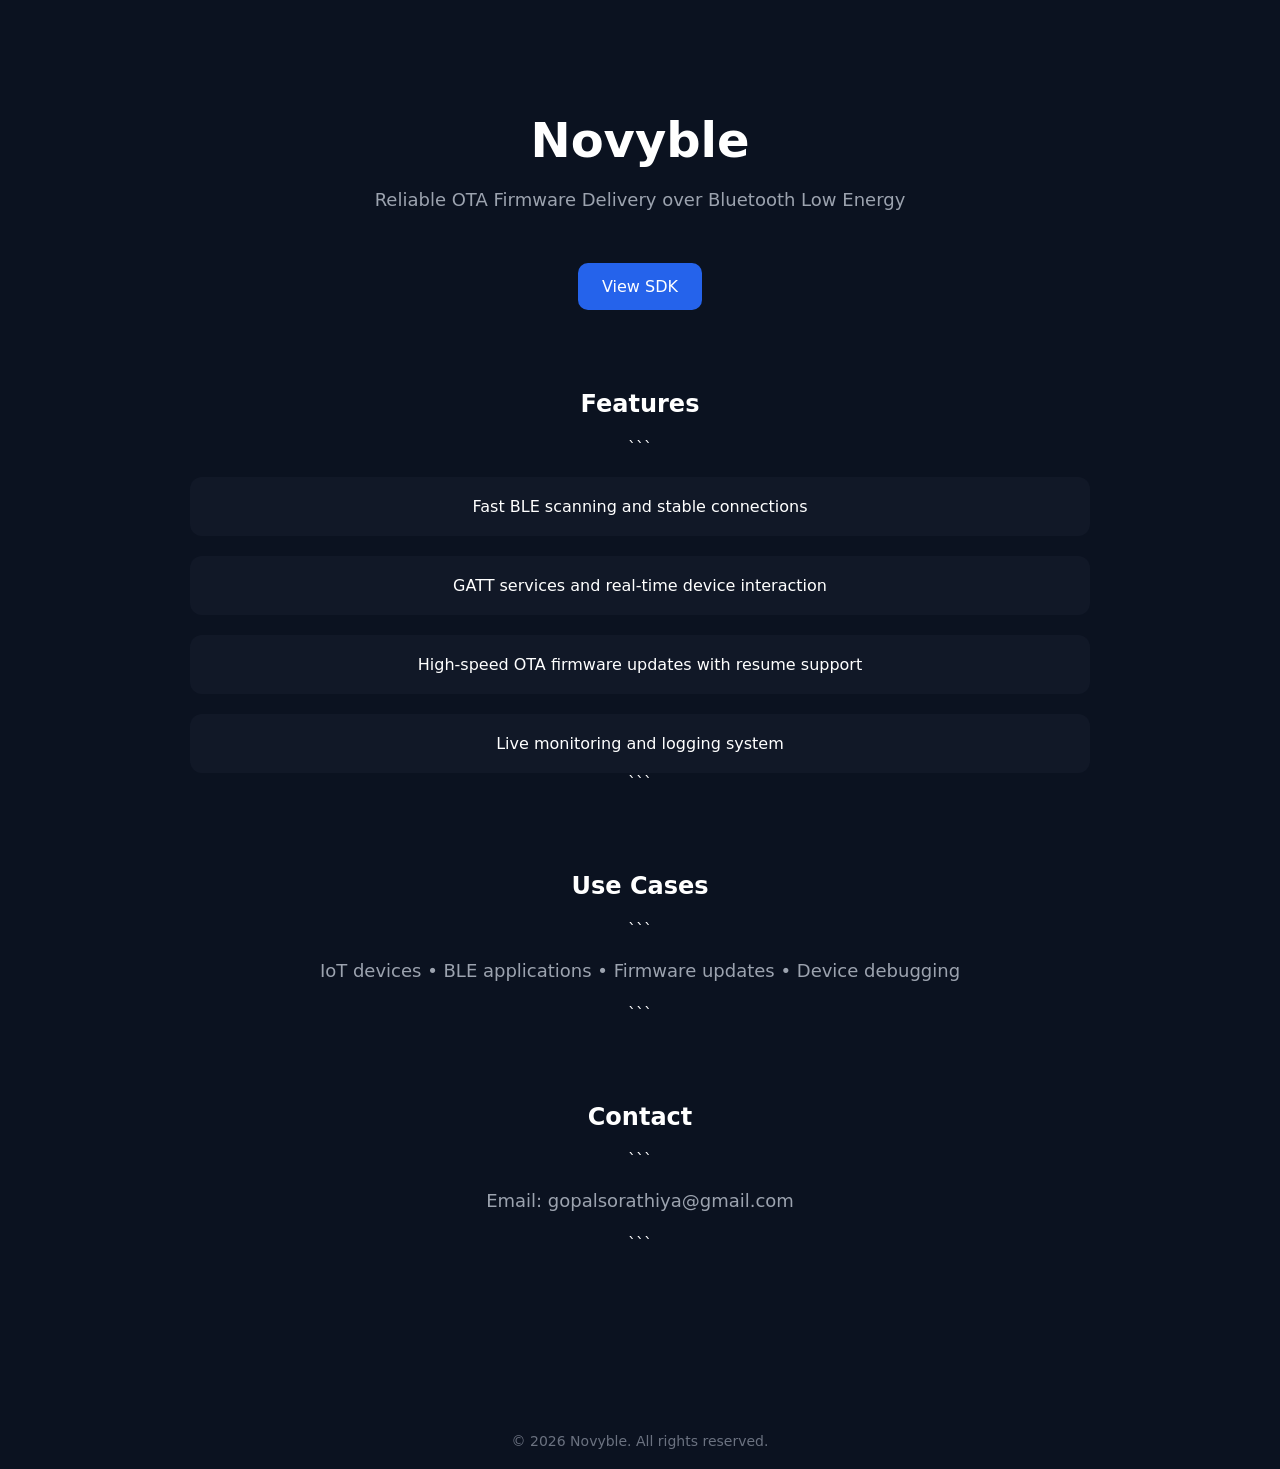
==== index.html @ ead1f015 "Create index.html for Novyble project landing page This HTML file serves as the main page for the No" ====
<!DOCTYPE html>

<html>
<head>
  <title>Novyble</title>
  <meta name="viewport" content="width=device-width, initial-scale=1">

  <style>
    body {
      margin: 0;
      font-family: -apple-system, system-ui;
      background: #0b1220;
      color: white;
      text-align: center;
    }

    .container {
      max-width: 900px;
      margin: auto;
      padding: 80px 20px;
    }

    h1 {
      font-size: 48px;
      margin-bottom: 10px;
    }

    p {
      color: #9ca3af;
      font-size: 18px;
      line-height: 1.6;
    }

    .btn {
      display: inline-block;
      margin-top: 30px;
      padding: 14px 24px;
      background: #2563eb;
      color: white;
      border-radius: 10px;
      text-decoration: none;
      font-weight: 500;
    }

    .section {
      margin-top: 80px;
    }

    .card {
      background: #111827;
      padding: 20px;
      border-radius: 12px;
      margin-top: 20px;
    }

    footer {
      margin-top: 80px;
      padding: 20px;
      color: #6b7280;
      font-size: 14px;
    }
  </style>

</head>

<body>

<div class="container">

  <h1>Novyble</h1>
  <p>Reliable OTA Firmware Delivery over Bluetooth Low Energy</p>

  <a class="btn" href="https://github.com/gopalsorathiya/NovybleSDK">
    View SDK
  </a>

  <div class="section">
    <h2>Features</h2>

```
<div class="card">
  Fast BLE scanning and stable connections
</div>

<div class="card">
  GATT services and real-time device interaction
</div>

<div class="card">
  High-speed OTA firmware updates with resume support
</div>

<div class="card">
  Live monitoring and logging system
</div>
```

  </div>

  <div class="section">
    <h2>Use Cases</h2>

```
<p>
  IoT devices • BLE applications • Firmware updates • Device debugging
</p>
```

  </div>

  <div class="section">
    <h2>Contact</h2>

```
<p>Email: gopalsorathiya@gmail.com</p>
```

  </div>

</div>

<footer>
  © 2026 Novyble. All rights reserved.
</footer>

</body>
</html>
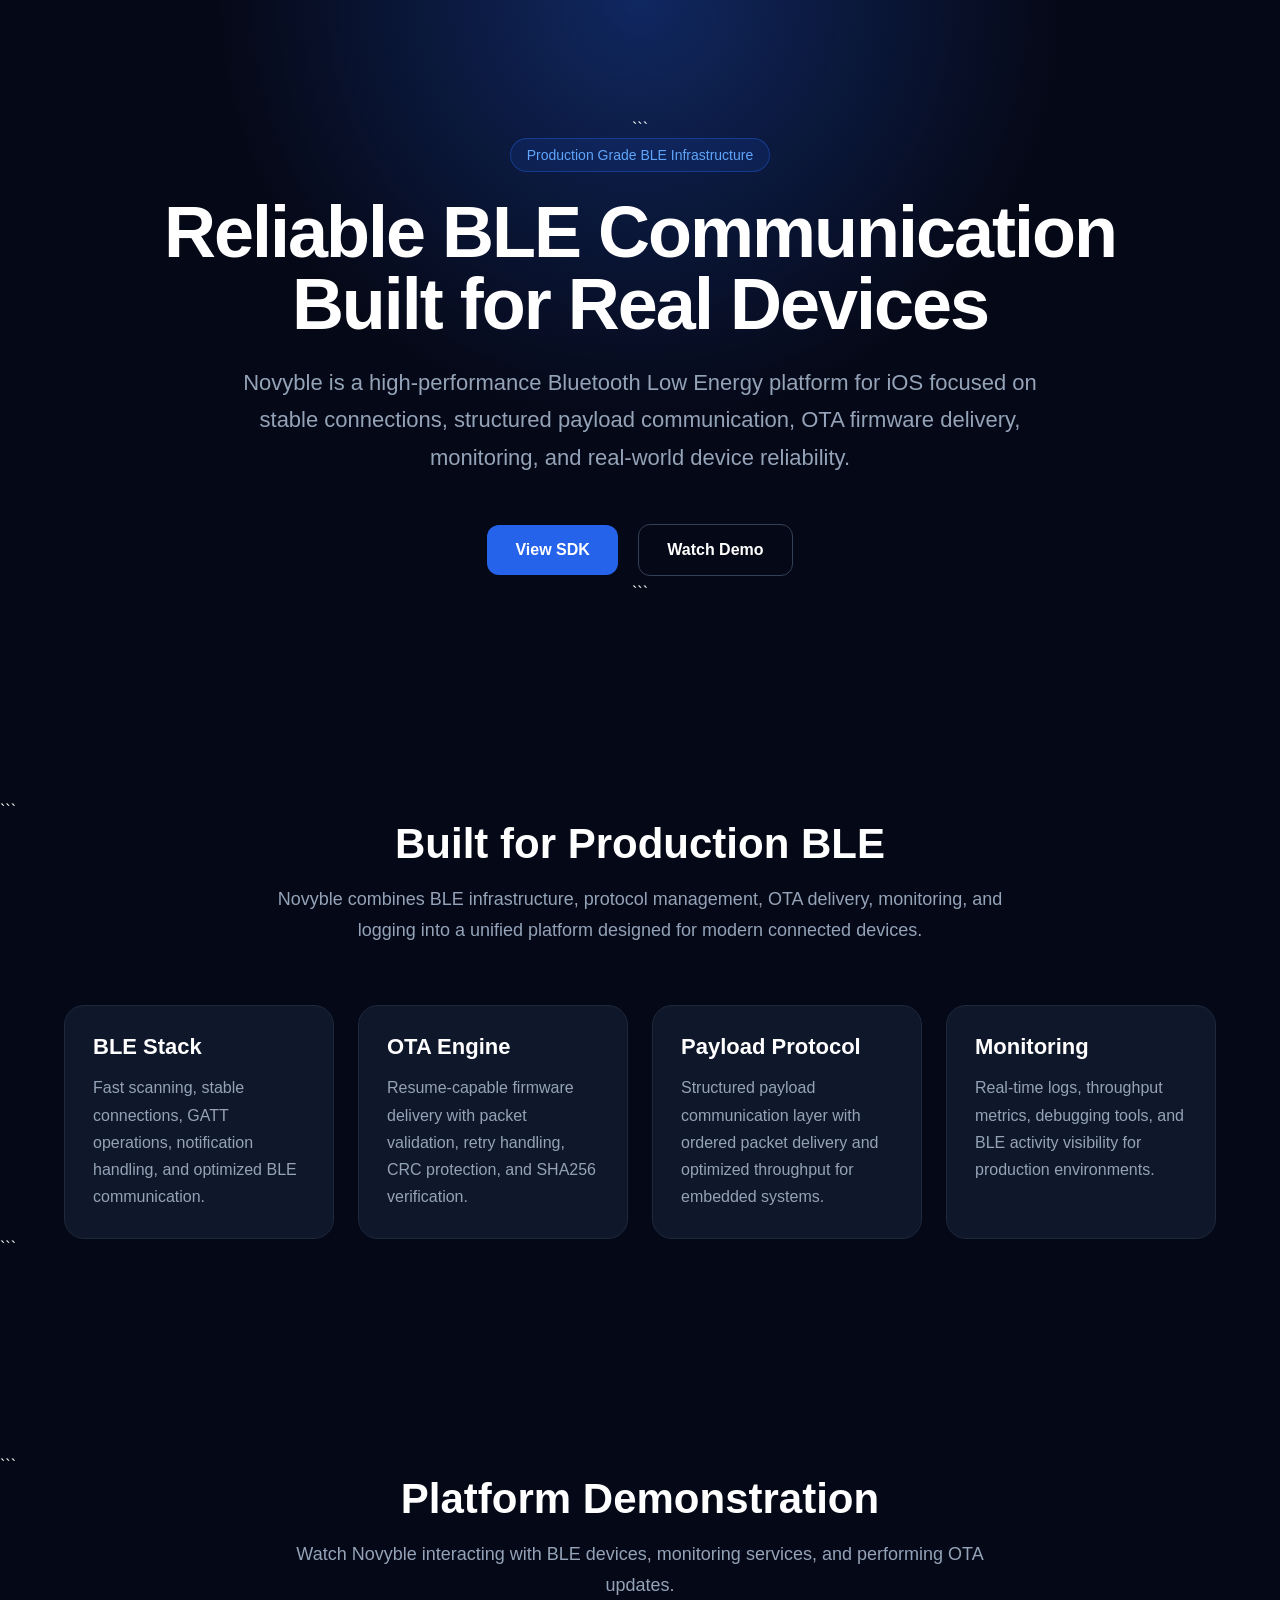
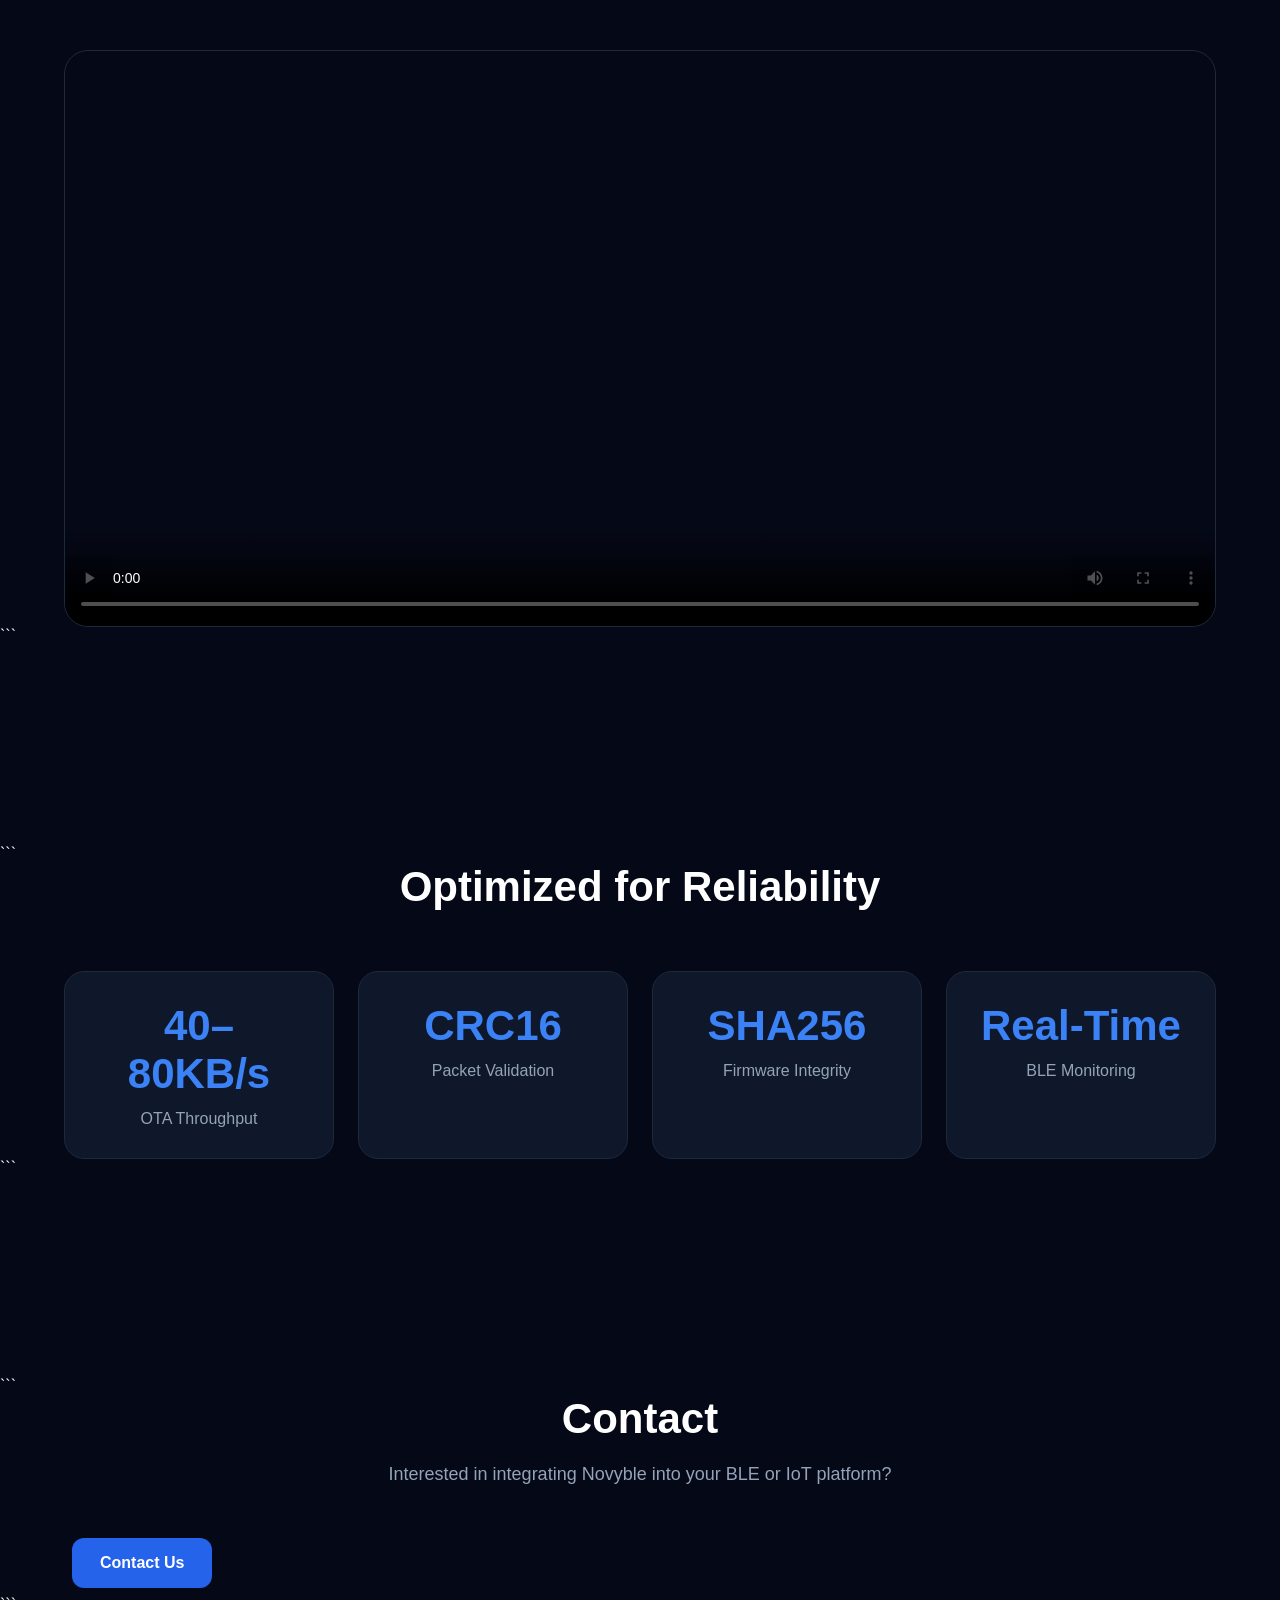
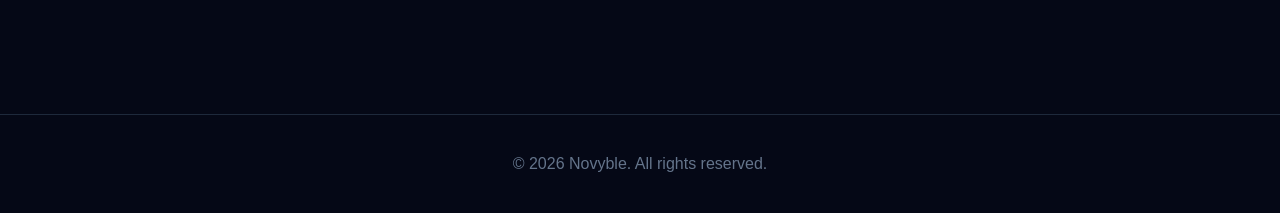
==== commit dd78e88c: "Refactor index.html for improved structure and styling" ====
--- a/index.html
+++ b/index.html
@@ -1,127 +1,432 @@
 <!DOCTYPE html>
 
-<html>
+<html lang="en">
+
 <head>
-  <title>Novyble</title>
-  <meta name="viewport" content="width=device-width, initial-scale=1">
+  <meta charset="UTF-8" />
+  <meta name="viewport" content="width=device-width, initial-scale=1.0"/>
+
+  <title>Novyble — Production Grade BLE Platform</title>
 
   <style>
+
+    * {
+      margin: 0;
+      padding: 0;
+      box-sizing: border-box;
+    }
+
     body {
-      margin: 0;
-      font-family: -apple-system, system-ui;
-      background: #0b1220;
+      font-family: -apple-system, BlinkMacSystemFont, sans-serif;
+      background: #050816;
       color: white;
+      overflow-x: hidden;
+    }
+
+    a {
+      text-decoration: none;
+    }
+
+    .container {
+      width: 100%;
+      max-width: 1200px;
+      margin: auto;
+      padding: 0 24px;
+    }
+
+    /* HERO */
+
+    .hero {
+      padding: 120px 0 100px;
       text-align: center;
-    }
-
-    .container {
-      max-width: 900px;
+      background:
+      radial-gradient(circle at top, rgba(37,99,235,0.35), transparent 45%),
+      #050816;
+    }
+
+    .badge {
+      display: inline-block;
+      padding: 8px 16px;
+      border-radius: 999px;
+      background: rgba(37,99,235,0.12);
+      border: 1px solid rgba(37,99,235,0.4);
+      color: #60a5fa;
+      font-size: 14px;
+      margin-bottom: 24px;
+    }
+
+    .hero h1 {
+      font-size: 72px;
+      line-height: 1;
+      margin-bottom: 24px;
+      letter-spacing: -2px;
+    }
+
+    .hero p {
+      max-width: 800px;
       margin: auto;
-      padding: 80px 20px;
-    }
-
-    h1 {
-      font-size: 48px;
-      margin-bottom: 10px;
-    }
-
-    p {
-      color: #9ca3af;
-      font-size: 18px;
-      line-height: 1.6;
+      color: #94a3b8;
+      font-size: 22px;
+      line-height: 1.7;
+    }
+
+    .hero-buttons {
+      margin-top: 40px;
     }
 
     .btn {
       display: inline-block;
-      margin-top: 30px;
-      padding: 14px 24px;
+      padding: 16px 28px;
+      border-radius: 12px;
+      font-weight: 600;
+      margin: 8px;
+      transition: 0.25s;
+    }
+
+    .btn-primary {
       background: #2563eb;
       color: white;
-      border-radius: 10px;
-      text-decoration: none;
-      font-weight: 500;
-    }
-
-    .section {
-      margin-top: 80px;
+    }
+
+    .btn-primary:hover {
+      background: #1d4ed8;
+    }
+
+    .btn-secondary {
+      border: 1px solid #334155;
+      color: white;
+    }
+
+    /* SECTION */
+
+    section {
+      padding: 100px 0;
+    }
+
+    .section-title {
+      font-size: 42px;
+      text-align: center;
+      margin-bottom: 16px;
+    }
+
+    .section-subtitle {
+      color: #94a3b8;
+      text-align: center;
+      max-width: 760px;
+      margin: auto;
+      font-size: 18px;
+      line-height: 1.7;
+    }
+
+    /* GRID */
+
+    .grid {
+      margin-top: 60px;
+      display: grid;
+      grid-template-columns: repeat(auto-fit, minmax(260px, 1fr));
+      gap: 24px;
     }
 
     .card {
-      background: #111827;
-      padding: 20px;
-      border-radius: 12px;
-      margin-top: 20px;
-    }
+      background: #0f172a;
+      border: 1px solid #1e293b;
+      border-radius: 20px;
+      padding: 28px;
+      transition: 0.3s;
+    }
+
+    .card:hover {
+      transform: translateY(-6px);
+      border-color: #2563eb;
+    }
+
+    .card h3 {
+      font-size: 22px;
+      margin-bottom: 14px;
+    }
+
+    .card p {
+      color: #94a3b8;
+      line-height: 1.7;
+    }
+
+    /* VIDEO */
+
+    .video-wrapper {
+      margin-top: 50px;
+      border-radius: 24px;
+      overflow: hidden;
+      border: 1px solid #1e293b;
+    }
+
+    video {
+      width: 100%;
+      display: block;
+    }
+
+    /* STATS */
+
+    .stats {
+      display: grid;
+      grid-template-columns: repeat(auto-fit, minmax(220px, 1fr));
+      gap: 24px;
+      margin-top: 60px;
+    }
+
+    .stat {
+      text-align: center;
+      padding: 30px;
+      background: #0f172a;
+      border-radius: 20px;
+      border: 1px solid #1e293b;
+    }
+
+    .stat h2 {
+      font-size: 42px;
+      color: #3b82f6;
+      margin-bottom: 12px;
+    }
+
+    .stat p {
+      color: #94a3b8;
+    }
+
+    /* FOOTER */
 
     footer {
-      margin-top: 80px;
-      padding: 20px;
-      color: #6b7280;
-      font-size: 14px;
-    }
+      padding: 40px 20px;
+      border-top: 1px solid #1e293b;
+      text-align: center;
+      color: #64748b;
+    }
+
+    /* RESPONSIVE */
+
+    @media(max-width: 768px) {
+
+      .hero h1 {
+        font-size: 48px;
+      }
+
+      .hero p {
+        font-size: 18px;
+      }
+
+      .section-title {
+        font-size: 34px;
+      }
+
+    }
+
   </style>
 
 </head>
 
 <body>
 
+  <!-- HERO -->
+
+  <section class="hero">
+
+```
 <div class="container">
 
-  <h1>Novyble</h1>
-  <p>Reliable OTA Firmware Delivery over Bluetooth Low Energy</p>
-
-  <a class="btn" href="https://github.com/gopalsorathiya/NovybleSDK">
-    View SDK
-  </a>
-
-  <div class="section">
-    <h2>Features</h2>
-
-```
-<div class="card">
-  Fast BLE scanning and stable connections
+  <div class="badge">
+    Production Grade BLE Infrastructure
+  </div>
+
+  <h1>
+    Reliable BLE Communication<br>
+    Built for Real Devices
+  </h1>
+
+  <p>
+    Novyble is a high-performance Bluetooth Low Energy platform
+    for iOS focused on stable connections, structured payload
+    communication, OTA firmware delivery, monitoring, and
+    real-world device reliability.
+  </p>
+
+  <div class="hero-buttons">
+
+    <a class="btn btn-primary"
+    href="https://github.com/gopalsorathiya/NovybleSDK">
+      View SDK
+    </a>
+
+    <a class="btn btn-secondary"
+    href="#video">
+      Watch Demo
+    </a>
+
+  </div>
+
 </div>
-
-<div class="card">
-  GATT services and real-time device interaction
+```
+
+  </section>
+
+  <!-- FEATURES -->
+
+  <section>
+
+```
+<div class="container">
+
+  <h2 class="section-title">
+    Built for Production BLE
+  </h2>
+
+  <p class="section-subtitle">
+    Novyble combines BLE infrastructure, protocol management,
+    OTA delivery, monitoring, and logging into a unified platform
+    designed for modern connected devices.
+  </p>
+
+  <div class="grid">
+
+    <div class="card">
+      <h3>BLE Stack</h3>
+      <p>
+        Fast scanning, stable connections, GATT operations,
+        notification handling, and optimized BLE communication.
+      </p>
+    </div>
+
+    <div class="card">
+      <h3>OTA Engine</h3>
+      <p>
+        Resume-capable firmware delivery with packet validation,
+        retry handling, CRC protection, and SHA256 verification.
+      </p>
+    </div>
+
+    <div class="card">
+      <h3>Payload Protocol</h3>
+      <p>
+        Structured payload communication layer with ordered packet
+        delivery and optimized throughput for embedded systems.
+      </p>
+    </div>
+
+    <div class="card">
+      <h3>Monitoring</h3>
+      <p>
+        Real-time logs, throughput metrics, debugging tools,
+        and BLE activity visibility for production environments.
+      </p>
+    </div>
+
+  </div>
+
 </div>
-
-<div class="card">
-  High-speed OTA firmware updates with resume support
+```
+
+  </section>
+
+  <!-- VIDEO -->
+
+  <section id="video">
+
+```
+<div class="container">
+
+  <h2 class="section-title">
+    Platform Demonstration
+  </h2>
+
+  <p class="section-subtitle">
+    Watch Novyble interacting with BLE devices,
+    monitoring services, and performing OTA updates.
+  </p>
+
+  <div class="video-wrapper">
+
+    <video controls poster="banner.jpg">
+      <source src="demo.mp4" type="video/mp4">
+    </video>
+
+  </div>
+
 </div>
-
-<div class="card">
-  Live monitoring and logging system
+```
+
+  </section>
+
+  <!-- STATS -->
+
+  <section>
+
+```
+<div class="container">
+
+  <h2 class="section-title">
+    Optimized for Reliability
+  </h2>
+
+  <div class="stats">
+
+    <div class="stat">
+      <h2>40–80KB/s</h2>
+      <p>OTA Throughput</p>
+    </div>
+
+    <div class="stat">
+      <h2>CRC16</h2>
+      <p>Packet Validation</p>
+    </div>
+
+    <div class="stat">
+      <h2>SHA256</h2>
+      <p>Firmware Integrity</p>
+    </div>
+
+    <div class="stat">
+      <h2>Real-Time</h2>
+      <p>BLE Monitoring</p>
+    </div>
+
+  </div>
+
 </div>
 ```
 
-  </div>
-
-  <div class="section">
-    <h2>Use Cases</h2>
-
-```
-<p>
-  IoT devices • BLE applications • Firmware updates • Device debugging
-</p>
-```
-
-  </div>
-
-  <div class="section">
-    <h2>Contact</h2>
-
-```
-<p>Email: gopalsorathiya@gmail.com</p>
-```
+  </section>
+
+  <!-- CONTACT -->
+
+  <section>
+
+```
+<div class="container">
+
+  <h2 class="section-title">
+    Contact
+  </h2>
+
+  <p class="section-subtitle">
+    Interested in integrating Novyble into your BLE or IoT platform?
+  </p>
+
+  <div class="hero-buttons">
+
+    <a class="btn btn-primary"
+    href="mailto:gopalsorathiya@gmail.com">
+      Contact Us
+    </a>
 
   </div>
 
 </div>
-
-<footer>
-  © 2026 Novyble. All rights reserved.
-</footer>
+```
+
+  </section>
+
+  <!-- FOOTER -->
+
+  <footer>
+    © 2026 Novyble. All rights reserved.
+  </footer>
 
 </body>
 </html>
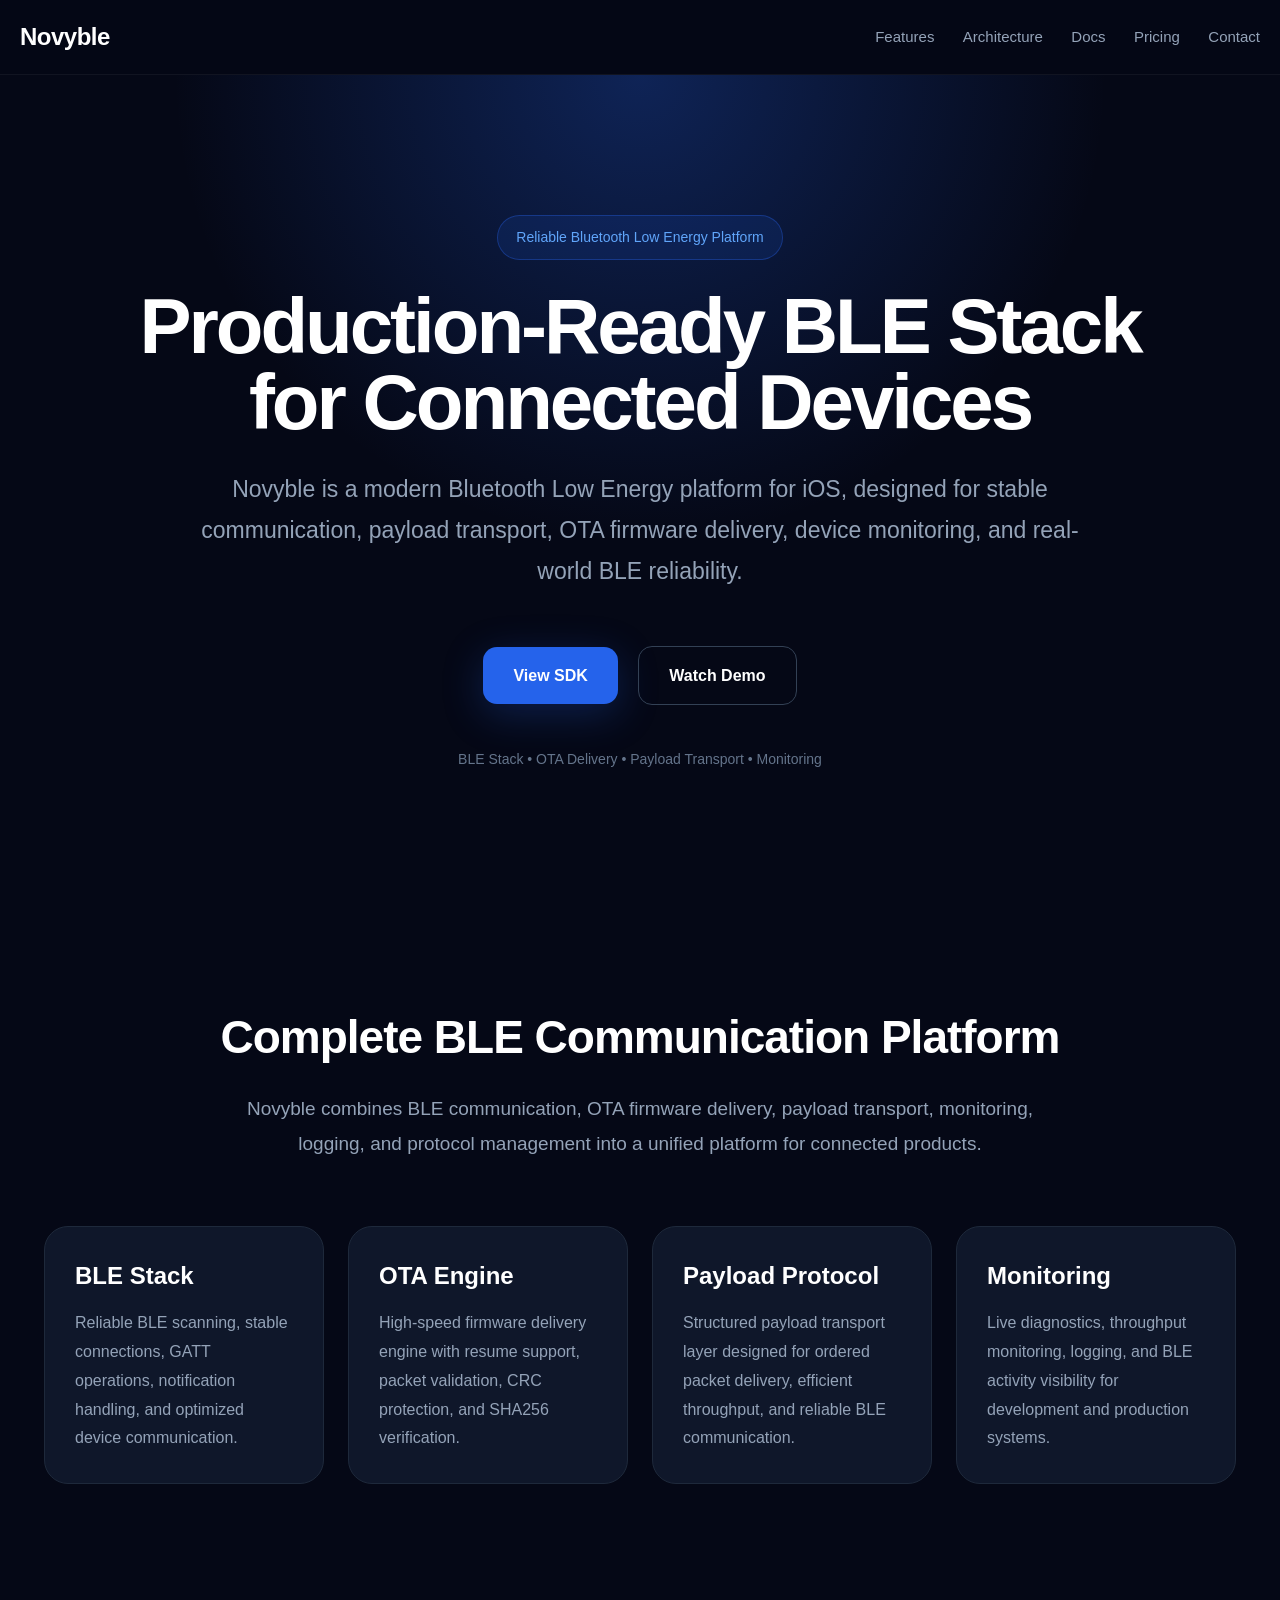
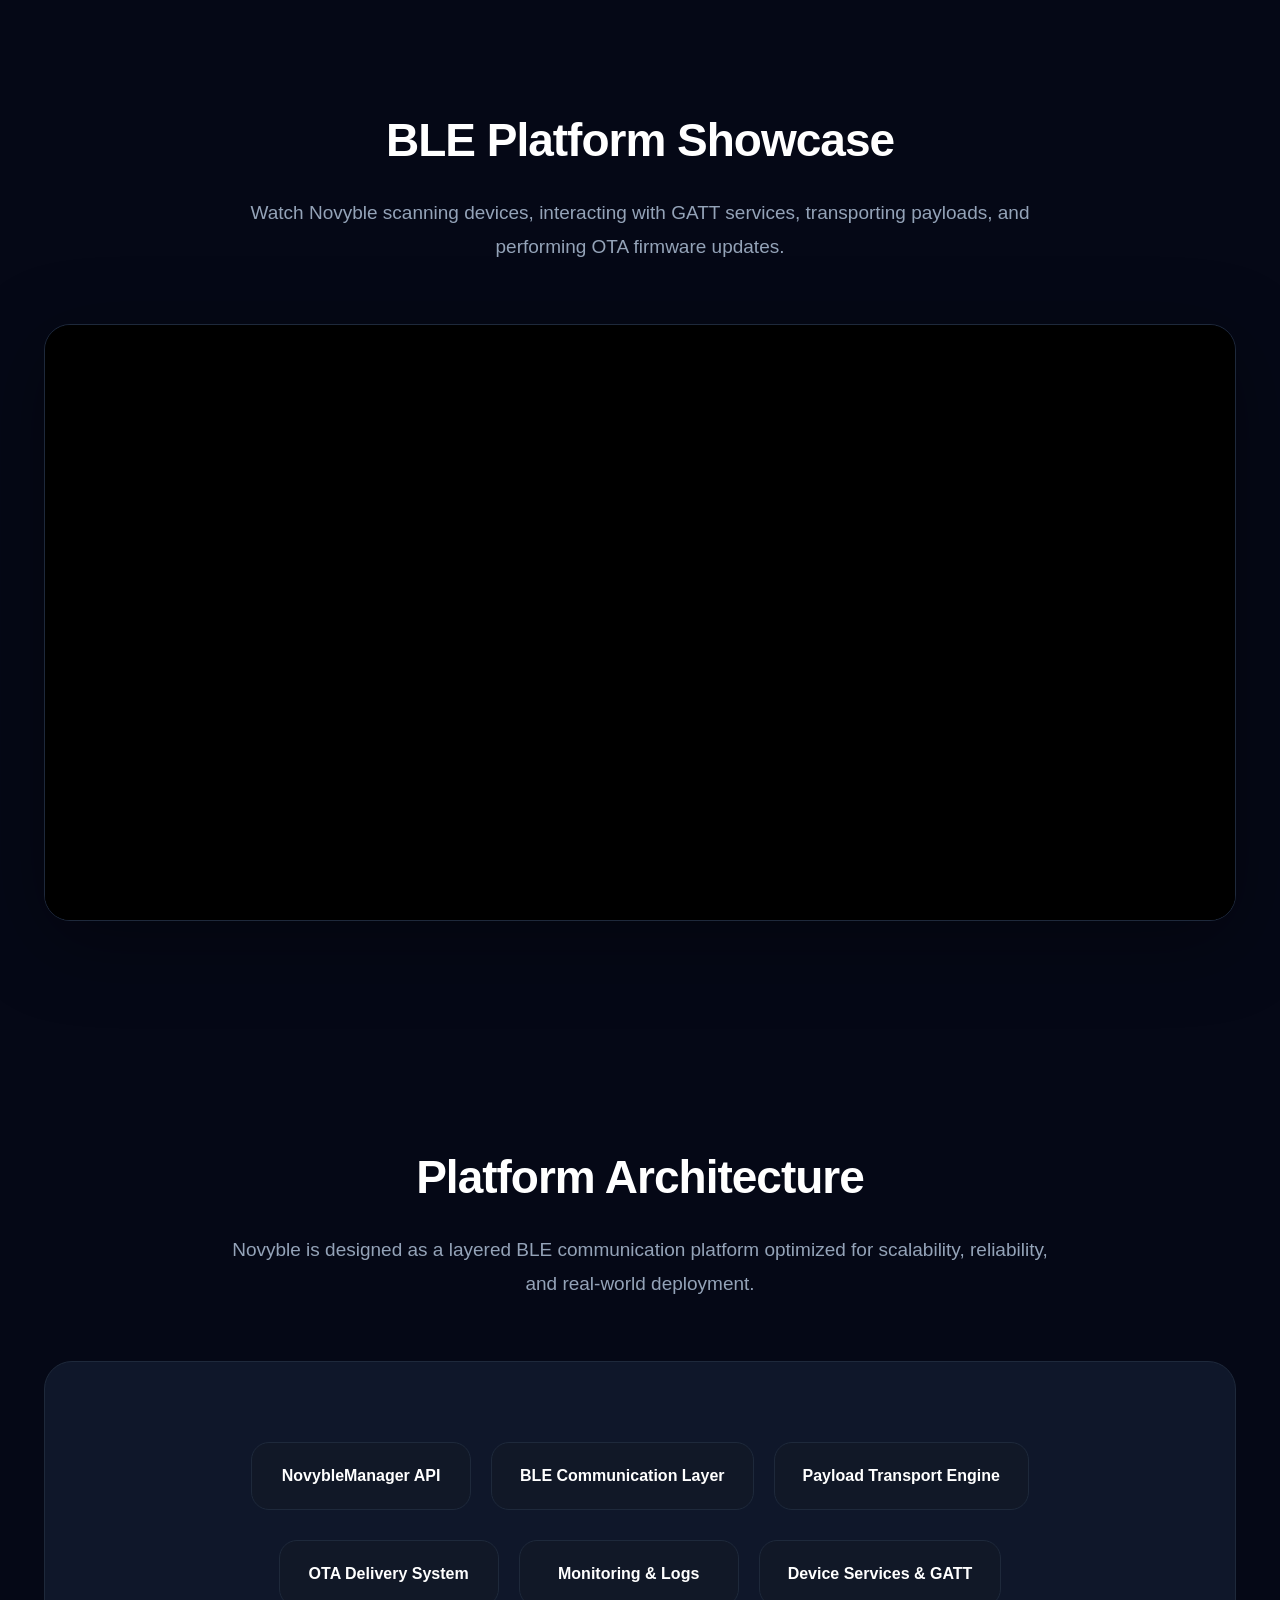
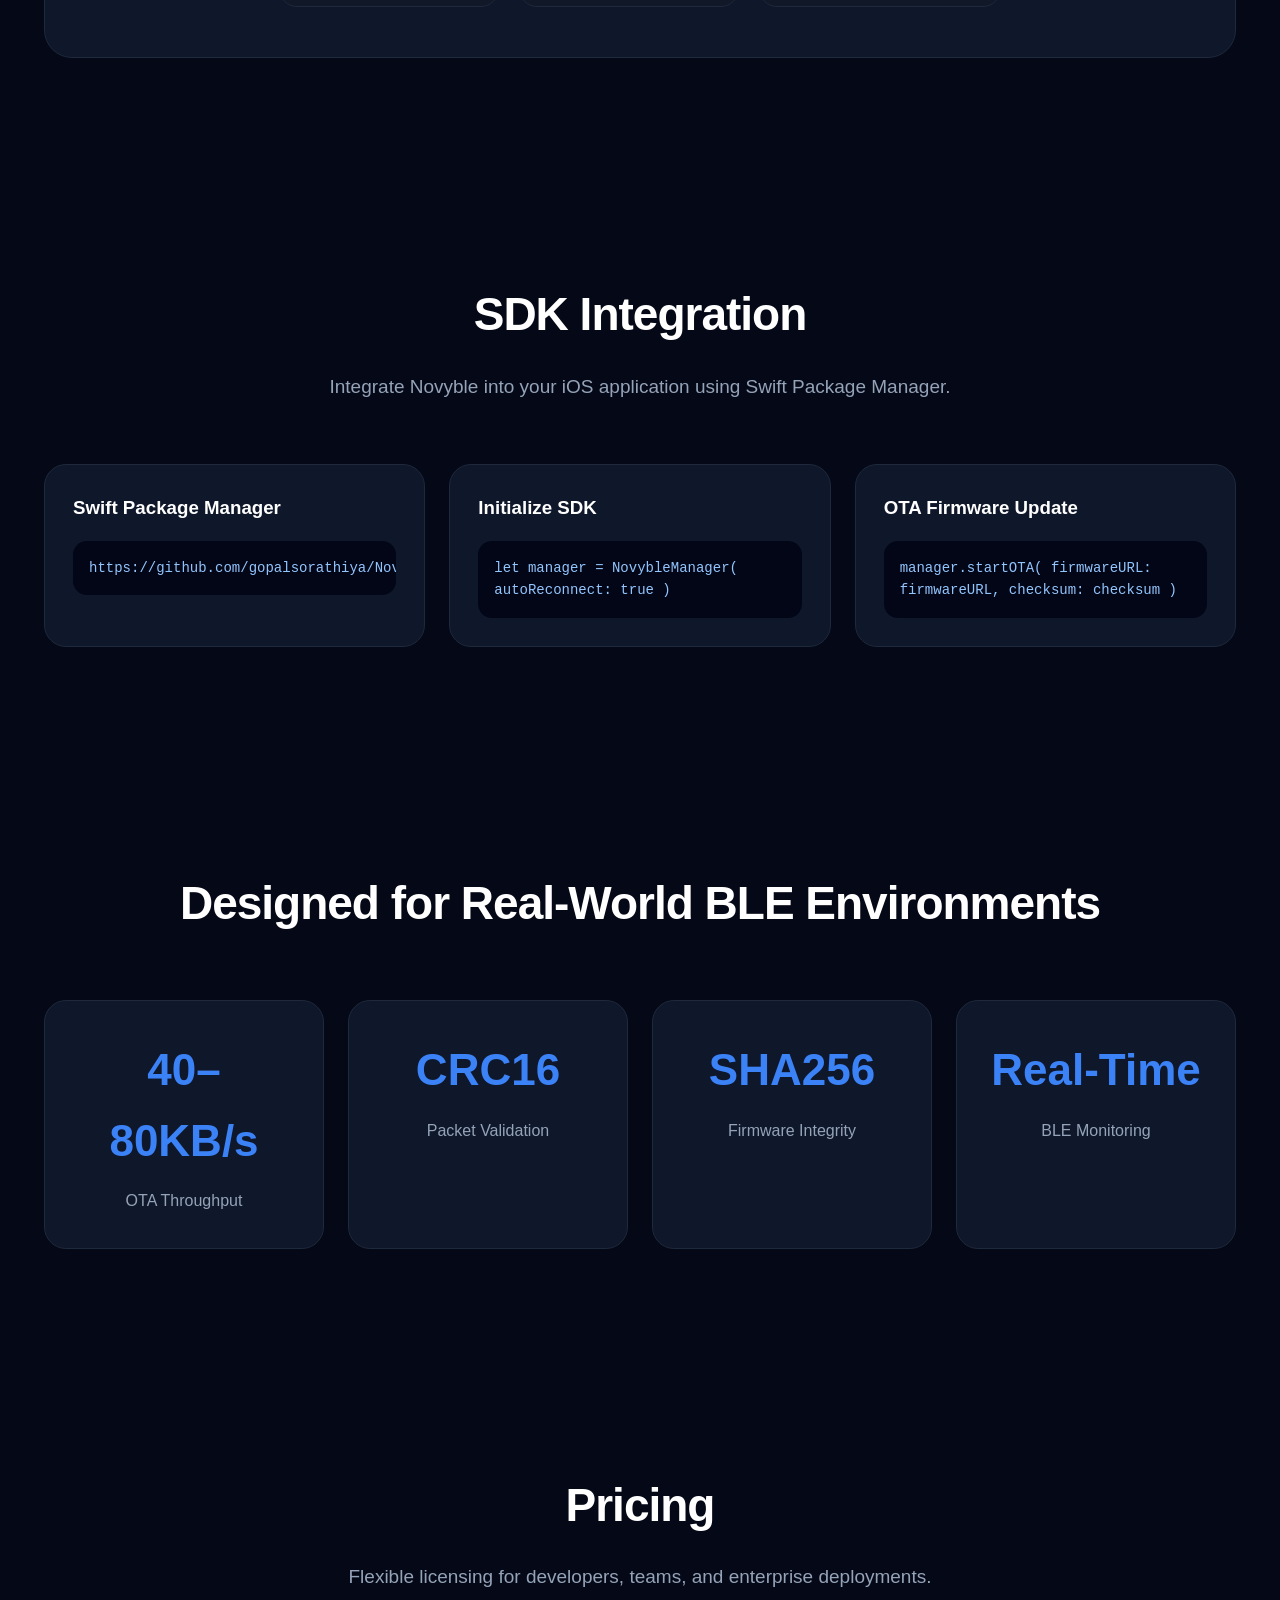
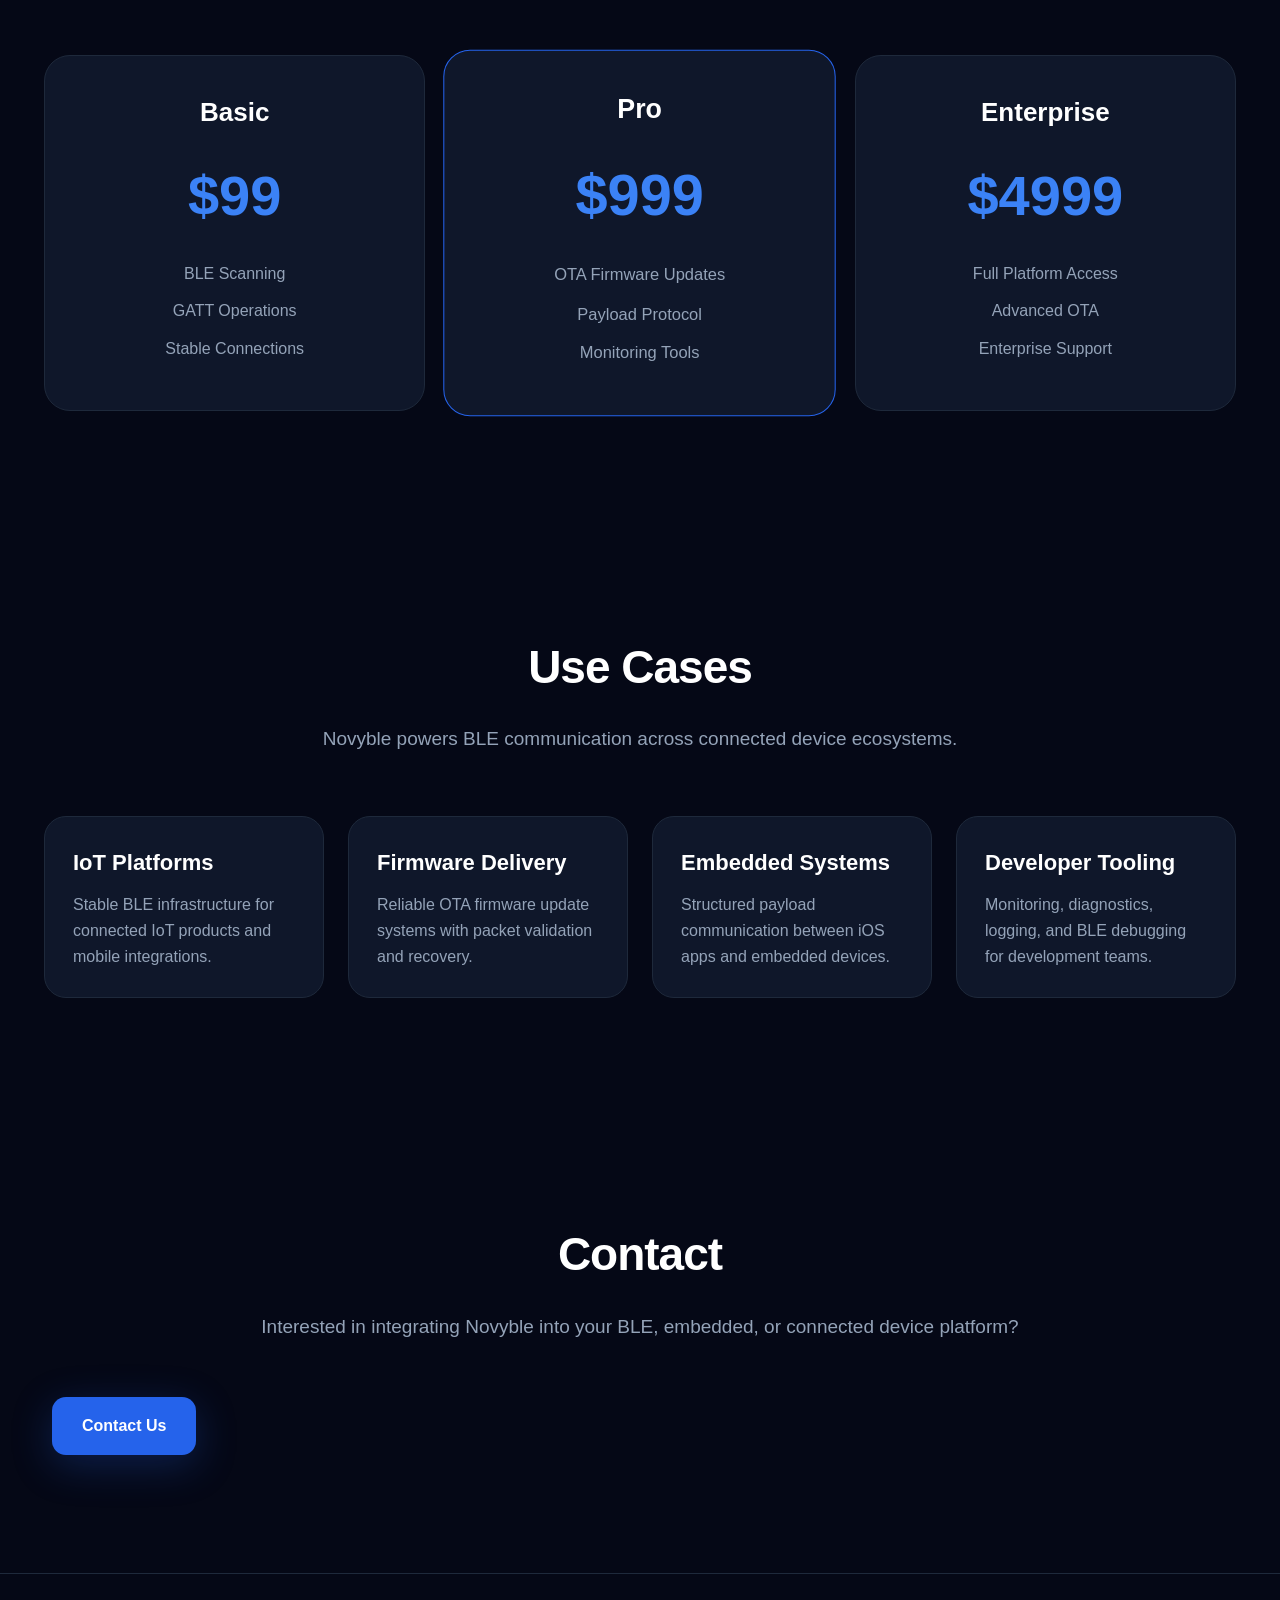
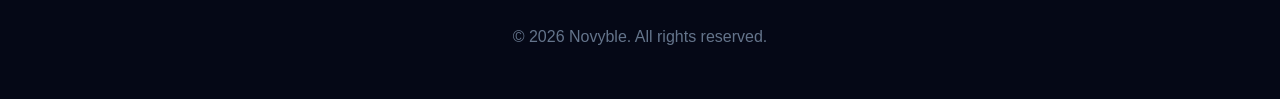
==== commit d1a8c3fc: "Update title and enhance layout in index.html" ====
--- a/index.html
+++ b/index.html
@@ -1,12 +1,11 @@
 <!DOCTYPE html>
-
 <html lang="en">
 
 <head>
   <meta charset="UTF-8" />
   <meta name="viewport" content="width=device-width, initial-scale=1.0"/>
 
-  <title>Novyble — Production Grade BLE Platform</title>
+  <title>Novyble — BLE Infrastructure Platform</title>
 
   <style>
 
@@ -14,6 +13,10 @@
       margin: 0;
       padding: 0;
       box-sizing: border-box;
+    }
+
+    html {
+      scroll-behavior: smooth;
     }
 
     body {
@@ -21,6 +24,7 @@
       background: #050816;
       color: white;
       overflow-x: hidden;
+      line-height: 1.6;
     }
 
     a {
@@ -29,67 +33,125 @@
 
     .container {
       width: 100%;
-      max-width: 1200px;
+      max-width: 1240px;
       margin: auto;
       padding: 0 24px;
     }
 
+    section {
+      padding: 110px 0;
+    }
+
+    .section-title {
+      font-size: 46px;
+      text-align: center;
+      margin-bottom: 18px;
+      letter-spacing: -1px;
+    }
+
+    .section-subtitle {
+      color: #94a3b8;
+      text-align: center;
+      max-width: 820px;
+      margin: auto;
+      font-size: 19px;
+      line-height: 1.8;
+    }
+
+    /* NAVBAR */
+
+    .navbar {
+      position: sticky;
+      top: 0;
+      z-index: 999;
+      backdrop-filter: blur(12px);
+      background: rgba(5,8,22,0.85);
+      border-bottom: 1px solid rgba(255,255,255,0.05);
+    }
+
+    .nav-content {
+      display: flex;
+      justify-content: space-between;
+      align-items: center;
+      padding: 18px 0;
+    }
+
+    .logo {
+      font-size: 24px;
+      font-weight: 700;
+      letter-spacing: -0.5px;
+    }
+
+    .nav-links a {
+      color: #94a3b8;
+      margin-left: 24px;
+      transition: 0.2s;
+      font-size: 15px;
+    }
+
+    .nav-links a:hover {
+      color: white;
+    }
+
     /* HERO */
 
     .hero {
-      padding: 120px 0 100px;
+      padding: 140px 0 120px;
       text-align: center;
       background:
-      radial-gradient(circle at top, rgba(37,99,235,0.35), transparent 45%),
+      radial-gradient(circle at top, rgba(37,99,235,0.30), transparent 45%),
       #050816;
     }
 
     .badge {
       display: inline-block;
-      padding: 8px 16px;
+      padding: 10px 18px;
       border-radius: 999px;
       background: rgba(37,99,235,0.12);
-      border: 1px solid rgba(37,99,235,0.4);
+      border: 1px solid rgba(37,99,235,0.35);
       color: #60a5fa;
       font-size: 14px;
-      margin-bottom: 24px;
+      margin-bottom: 28px;
     }
 
     .hero h1 {
-      font-size: 72px;
-      line-height: 1;
-      margin-bottom: 24px;
-      letter-spacing: -2px;
+      font-size: 78px;
+      line-height: 0.98;
+      margin-bottom: 28px;
+      letter-spacing: -3px;
     }
 
     .hero p {
-      max-width: 800px;
+      max-width: 900px;
       margin: auto;
       color: #94a3b8;
-      font-size: 22px;
-      line-height: 1.7;
+      font-size: 23px;
+      line-height: 1.8;
     }
 
     .hero-buttons {
-      margin-top: 40px;
+      margin-top: 45px;
     }
 
     .btn {
       display: inline-block;
-      padding: 16px 28px;
-      border-radius: 12px;
+      padding: 16px 30px;
+      border-radius: 14px;
       font-weight: 600;
       margin: 8px;
       transition: 0.25s;
+      font-size: 16px;
     }
 
     .btn-primary {
       background: #2563eb;
       color: white;
+      box-shadow: 0 10px 40px rgba(37,99,235,0.25);
     }
 
     .btn-primary:hover {
       background: #1d4ed8;
+      transform: translateY(-2px);
     }
 
     .btn-secondary {
@@ -97,31 +159,20 @@
       color: white;
     }
 
-    /* SECTION */
-
-    section {
-      padding: 100px 0;
-    }
-
-    .section-title {
-      font-size: 42px;
-      text-align: center;
-      margin-bottom: 16px;
-    }
-
-    .section-subtitle {
-      color: #94a3b8;
-      text-align: center;
-      max-width: 760px;
-      margin: auto;
-      font-size: 18px;
-      line-height: 1.7;
+    .btn-secondary:hover {
+      background: #0f172a;
+    }
+
+    .hero-tags {
+      margin-top: 35px;
+      color: #64748b;
+      font-size: 14px;
     }
 
     /* GRID */
 
     .grid {
-      margin-top: 60px;
+      margin-top: 65px;
       display: grid;
       grid-template-columns: repeat(auto-fit, minmax(260px, 1fr));
       gap: 24px;
@@ -130,38 +181,97 @@
     .card {
       background: #0f172a;
       border: 1px solid #1e293b;
-      border-radius: 20px;
-      padding: 28px;
+      border-radius: 24px;
+      padding: 30px;
       transition: 0.3s;
     }
 
     .card:hover {
       transform: translateY(-6px);
       border-color: #2563eb;
+      box-shadow: 0 20px 50px rgba(0,0,0,0.25);
     }
 
     .card h3 {
-      font-size: 22px;
+      font-size: 24px;
       margin-bottom: 14px;
     }
 
     .card p {
       color: #94a3b8;
-      line-height: 1.7;
+      line-height: 1.8;
+      font-size: 16px;
     }
 
     /* VIDEO */
 
     .video-wrapper {
-      margin-top: 50px;
-      border-radius: 24px;
+      margin-top: 60px;
+      border-radius: 26px;
       overflow: hidden;
       border: 1px solid #1e293b;
+      box-shadow: 0 20px 80px rgba(0,0,0,0.35);
     }
 
     video {
       width: 100%;
       display: block;
+      background: black;
+    }
+
+    /* ARCHITECTURE */
+
+    .architecture {
+      margin-top: 60px;
+      background: #0f172a;
+      border: 1px solid #1e293b;
+      border-radius: 28px;
+      padding: 50px;
+    }
+
+    .arch-row {
+      display: flex;
+      flex-wrap: wrap;
+      justify-content: center;
+      gap: 20px;
+      margin-top: 30px;
+    }
+
+    .arch-box {
+      background: #111827;
+      border: 1px solid #1e293b;
+      border-radius: 18px;
+      padding: 20px 28px;
+      min-width: 220px;
+      text-align: center;
+      font-weight: 600;
+    }
+
+    /* DOCS */
+
+    .docs {
+      margin-top: 60px;
+      display: grid;
+      grid-template-columns: repeat(auto-fit, minmax(300px, 1fr));
+      gap: 24px;
+    }
+
+    .doc-card {
+      background: #0f172a;
+      border: 1px solid #1e293b;
+      border-radius: 22px;
+      padding: 28px;
+    }
+
+    .doc-card code {
+      display: block;
+      margin-top: 18px;
+      background: #020617;
+      padding: 16px;
+      border-radius: 14px;
+      color: #93c5fd;
+      overflow-x: auto;
+      font-size: 14px;
     }
 
     /* STATS */
@@ -175,14 +285,14 @@
 
     .stat {
       text-align: center;
-      padding: 30px;
+      padding: 34px;
       background: #0f172a;
-      border-radius: 20px;
+      border-radius: 22px;
       border: 1px solid #1e293b;
     }
 
     .stat h2 {
-      font-size: 42px;
+      font-size: 44px;
       color: #3b82f6;
       margin-bottom: 12px;
     }
@@ -191,21 +301,88 @@
       color: #94a3b8;
     }
 
+    /* PRICING */
+
+    .pricing-grid {
+      margin-top: 60px;
+      display: grid;
+      grid-template-columns: repeat(auto-fit, minmax(280px, 1fr));
+      gap: 24px;
+    }
+
+    .pricing-card {
+      background: #0f172a;
+      border: 1px solid #1e293b;
+      border-radius: 26px;
+      padding: 36px;
+      text-align: center;
+    }
+
+    .pricing-card.featured {
+      border-color: #2563eb;
+      transform: scale(1.03);
+    }
+
+    .pricing-card h3 {
+      font-size: 26px;
+      margin-bottom: 10px;
+    }
+
+    .price {
+      font-size: 56px;
+      margin: 18px 0;
+      color: #3b82f6;
+      font-weight: 700;
+    }
+
+    .pricing-card ul {
+      list-style: none;
+      margin-top: 20px;
+    }
+
+    .pricing-card li {
+      margin: 12px 0;
+      color: #94a3b8;
+    }
+
+    /* USE CASES */
+
+    .usecases {
+      margin-top: 60px;
+      display: grid;
+      grid-template-columns: repeat(auto-fit, minmax(240px, 1fr));
+      gap: 24px;
+    }
+
+    .usecase {
+      background: #0f172a;
+      border: 1px solid #1e293b;
+      border-radius: 22px;
+      padding: 28px;
+    }
+
+    .usecase h3 {
+      margin-bottom: 12px;
+      font-size: 22px;
+    }
+
+    .usecase p {
+      color: #94a3b8;
+    }
+
     /* FOOTER */
 
     footer {
-      padding: 40px 20px;
+      padding: 50px 20px;
       border-top: 1px solid #1e293b;
       text-align: center;
       color: #64748b;
     }
 
-    /* RESPONSIVE */
-
     @media(max-width: 768px) {
 
       .hero h1 {
-        font-size: 48px;
+        font-size: 52px;
       }
 
       .hero p {
@@ -213,9 +390,13 @@
       }
 
       .section-title {
-        font-size: 34px;
+        font-size: 36px;
       }
 
+      .nav-links {
+        display: none;
+      }
+
     }
 
   </style>
@@ -224,201 +405,414 @@
 
 <body>
 
+  <!-- NAVBAR -->
+
+  <div class="navbar">
+    <div class="container nav-content">
+
+      <div class="logo">
+        Novyble
+      </div>
+
+      <div class="nav-links">
+        <a href="#features">Features</a>
+        <a href="#architecture">Architecture</a>
+        <a href="#docs">Docs</a>
+        <a href="#pricing">Pricing</a>
+        <a href="#contact">Contact</a>
+      </div>
+
+    </div>
+  </div>
+
   <!-- HERO -->
 
   <section class="hero">
 
-```
-<div class="container">
-
-  <div class="badge">
-    Production Grade BLE Infrastructure
-  </div>
-
-  <h1>
-    Reliable BLE Communication<br>
-    Built for Real Devices
-  </h1>
-
-  <p>
-    Novyble is a high-performance Bluetooth Low Energy platform
-    for iOS focused on stable connections, structured payload
-    communication, OTA firmware delivery, monitoring, and
-    real-world device reliability.
-  </p>
-
-  <div class="hero-buttons">
-
-    <a class="btn btn-primary"
-    href="https://github.com/gopalsorathiya/NovybleSDK">
-      View SDK
-    </a>
-
-    <a class="btn btn-secondary"
-    href="#video">
-      Watch Demo
-    </a>
-
-  </div>
-
-</div>
-```
+    <div class="container">
+
+      <div class="badge">
+        Reliable Bluetooth Low Energy Platform
+      </div>
+
+      <h1>
+        Production-Ready BLE Stack<br>
+        for Connected Devices
+      </h1>
+
+      <p>
+        Novyble is a modern Bluetooth Low Energy platform for iOS,
+        designed for stable communication, payload transport,
+        OTA firmware delivery, device monitoring,
+        and real-world BLE reliability.
+      </p>
+
+      <div class="hero-buttons">
+
+        <a class="btn btn-primary"
+        href="https://github.com/gopalsorathiya/NovybleSDK">
+          View SDK
+        </a>
+
+        <a class="btn btn-secondary"
+        href="#video">
+          Watch Demo
+        </a>
+
+      </div>
+
+      <div class="hero-tags">
+        BLE Stack • OTA Delivery • Payload Transport • Monitoring
+      </div>
+
+    </div>
 
   </section>
 
   <!-- FEATURES -->
 
+  <section id="features">
+
+    <div class="container">
+
+      <h2 class="section-title">
+        Complete BLE Communication Platform
+      </h2>
+
+      <p class="section-subtitle">
+        Novyble combines BLE communication,
+        OTA firmware delivery, payload transport,
+        monitoring, logging, and protocol management
+        into a unified platform for connected products.
+      </p>
+
+      <div class="grid">
+
+        <div class="card">
+          <h3>BLE Stack</h3>
+          <p>
+            Reliable BLE scanning, stable connections,
+            GATT operations, notification handling,
+            and optimized device communication.
+          </p>
+        </div>
+
+        <div class="card">
+          <h3>OTA Engine</h3>
+          <p>
+            High-speed firmware delivery engine with
+            resume support, packet validation,
+            CRC protection, and SHA256 verification.
+          </p>
+        </div>
+
+        <div class="card">
+          <h3>Payload Protocol</h3>
+          <p>
+            Structured payload transport layer designed
+            for ordered packet delivery,
+            efficient throughput, and reliable BLE communication.
+          </p>
+        </div>
+
+        <div class="card">
+          <h3>Monitoring</h3>
+          <p>
+            Live diagnostics, throughput monitoring,
+            logging, and BLE activity visibility
+            for development and production systems.
+          </p>
+        </div>
+
+      </div>
+
+    </div>
+
+  </section>
+
+  <!-- VIDEO -->
+
+  <section id="video">
+
+    <div class="container">
+
+      <h2 class="section-title">
+        BLE Platform Showcase
+      </h2>
+
+      <p class="section-subtitle">
+        Watch Novyble scanning devices,
+        interacting with GATT services,
+        transporting payloads,
+        and performing OTA firmware updates.
+      </p>
+
+      <div class="video-wrapper">
+
+        <video controls poster="banner.jpg">
+          <source src="demo.mp4" type="video/mp4">
+        </video>
+
+      </div>
+
+    </div>
+
+  </section>
+
+  <!-- ARCHITECTURE -->
+
+  <section id="architecture">
+
+    <div class="container">
+
+      <h2 class="section-title">
+        Platform Architecture
+      </h2>
+
+      <p class="section-subtitle">
+        Novyble is designed as a layered BLE communication platform
+        optimized for scalability, reliability, and real-world deployment.
+      </p>
+
+      <div class="architecture">
+
+        <div class="arch-row">
+          <div class="arch-box">NovybleManager API</div>
+          <div class="arch-box">BLE Communication Layer</div>
+          <div class="arch-box">Payload Transport Engine</div>
+        </div>
+
+        <div class="arch-row">
+          <div class="arch-box">OTA Delivery System</div>
+          <div class="arch-box">Monitoring & Logs</div>
+          <div class="arch-box">Device Services & GATT</div>
+        </div>
+
+      </div>
+
+    </div>
+
+  </section>
+
+  <!-- DOCS -->
+
+  <section id="docs">
+
+    <div class="container">
+
+      <h2 class="section-title">
+        SDK Integration
+      </h2>
+
+      <p class="section-subtitle">
+        Integrate Novyble into your iOS application using Swift Package Manager.
+      </p>
+
+      <div class="docs">
+
+        <div class="doc-card">
+          <h3>Swift Package Manager</h3>
+
+          <code>
+https://github.com/gopalsorathiya/NovybleSDK
+          </code>
+        </div>
+
+        <div class="doc-card">
+          <h3>Initialize SDK</h3>
+
+          <code>
+let manager = NovybleManager(
+  autoReconnect: true
+)
+          </code>
+        </div>
+
+        <div class="doc-card">
+          <h3>OTA Firmware Update</h3>
+
+          <code>
+manager.startOTA(
+ firmwareURL: firmwareURL,
+ checksum: checksum
+)
+          </code>
+        </div>
+
+      </div>
+
+    </div>
+
+  </section>
+
+  <!-- BENCHMARK -->
+
   <section>
 
-```
-<div class="container">
-
-  <h2 class="section-title">
-    Built for Production BLE
-  </h2>
-
-  <p class="section-subtitle">
-    Novyble combines BLE infrastructure, protocol management,
-    OTA delivery, monitoring, and logging into a unified platform
-    designed for modern connected devices.
-  </p>
-
-  <div class="grid">
-
-    <div class="card">
-      <h3>BLE Stack</h3>
-      <p>
-        Fast scanning, stable connections, GATT operations,
-        notification handling, and optimized BLE communication.
+    <div class="container">
+
+      <h2 class="section-title">
+        Designed for Real-World BLE Environments
+      </h2>
+
+      <div class="stats">
+
+        <div class="stat">
+          <h2>40–80KB/s</h2>
+          <p>OTA Throughput</p>
+        </div>
+
+        <div class="stat">
+          <h2>CRC16</h2>
+          <p>Packet Validation</p>
+        </div>
+
+        <div class="stat">
+          <h2>SHA256</h2>
+          <p>Firmware Integrity</p>
+        </div>
+
+        <div class="stat">
+          <h2>Real-Time</h2>
+          <p>BLE Monitoring</p>
+        </div>
+
+      </div>
+
+    </div>
+
+  </section>
+
+  <!-- PRICING -->
+
+  <section id="pricing">
+
+    <div class="container">
+
+      <h2 class="section-title">
+        Pricing
+      </h2>
+
+      <p class="section-subtitle">
+        Flexible licensing for developers, teams, and enterprise deployments.
       </p>
-    </div>
-
-    <div class="card">
-      <h3>OTA Engine</h3>
-      <p>
-        Resume-capable firmware delivery with packet validation,
-        retry handling, CRC protection, and SHA256 verification.
+
+      <div class="pricing-grid">
+
+        <div class="pricing-card">
+          <h3>Basic</h3>
+          <div class="price">$99</div>
+
+          <ul>
+            <li>BLE Scanning</li>
+            <li>GATT Operations</li>
+            <li>Stable Connections</li>
+          </ul>
+        </div>
+
+        <div class="pricing-card featured">
+          <h3>Pro</h3>
+          <div class="price">$999</div>
+
+          <ul>
+            <li>OTA Firmware Updates</li>
+            <li>Payload Protocol</li>
+            <li>Monitoring Tools</li>
+          </ul>
+        </div>
+
+        <div class="pricing-card">
+          <h3>Enterprise</h3>
+          <div class="price">$4999</div>
+
+          <ul>
+            <li>Full Platform Access</li>
+            <li>Advanced OTA</li>
+            <li>Enterprise Support</li>
+          </ul>
+        </div>
+
+      </div>
+
+    </div>
+
+  </section>
+
+  <!-- USE CASES -->
+
+  <section>
+
+    <div class="container">
+
+      <h2 class="section-title">
+        Use Cases
+      </h2>
+
+      <p class="section-subtitle">
+        Novyble powers BLE communication across connected device ecosystems.
       </p>
-    </div>
-
-    <div class="card">
-      <h3>Payload Protocol</h3>
-      <p>
-        Structured payload communication layer with ordered packet
-        delivery and optimized throughput for embedded systems.
+
+      <div class="usecases">
+
+        <div class="usecase">
+          <h3>IoT Platforms</h3>
+          <p>
+            Stable BLE infrastructure for connected IoT products and mobile integrations.
+          </p>
+        </div>
+
+        <div class="usecase">
+          <h3>Firmware Delivery</h3>
+          <p>
+            Reliable OTA firmware update systems with packet validation and recovery.
+          </p>
+        </div>
+
+        <div class="usecase">
+          <h3>Embedded Systems</h3>
+          <p>
+            Structured payload communication between iOS apps and embedded devices.
+          </p>
+        </div>
+
+        <div class="usecase">
+          <h3>Developer Tooling</h3>
+          <p>
+            Monitoring, diagnostics, logging, and BLE debugging for development teams.
+          </p>
+        </div>
+
+      </div>
+
+    </div>
+
+  </section>
+
+  <!-- CONTACT -->
+
+  <section id="contact">
+
+    <div class="container">
+
+      <h2 class="section-title">
+        Contact
+      </h2>
+
+      <p class="section-subtitle">
+        Interested in integrating Novyble into your BLE,
+        embedded, or connected device platform?
       </p>
-    </div>
-
-    <div class="card">
-      <h3>Monitoring</h3>
-      <p>
-        Real-time logs, throughput metrics, debugging tools,
-        and BLE activity visibility for production environments.
-      </p>
-    </div>
-
-  </div>
-
-</div>
-```
-
-  </section>
-
-  <!-- VIDEO -->
-
-  <section id="video">
-
-```
-<div class="container">
-
-  <h2 class="section-title">
-    Platform Demonstration
-  </h2>
-
-  <p class="section-subtitle">
-    Watch Novyble interacting with BLE devices,
-    monitoring services, and performing OTA updates.
-  </p>
-
-  <div class="video-wrapper">
-
-    <video controls poster="banner.jpg">
-      <source src="demo.mp4" type="video/mp4">
-    </video>
-
-  </div>
-
-</div>
-```
-
-  </section>
-
-  <!-- STATS -->
-
-  <section>
-
-```
-<div class="container">
-
-  <h2 class="section-title">
-    Optimized for Reliability
-  </h2>
-
-  <div class="stats">
-
-    <div class="stat">
-      <h2>40–80KB/s</h2>
-      <p>OTA Throughput</p>
-    </div>
-
-    <div class="stat">
-      <h2>CRC16</h2>
-      <p>Packet Validation</p>
-    </div>
-
-    <div class="stat">
-      <h2>SHA256</h2>
-      <p>Firmware Integrity</p>
-    </div>
-
-    <div class="stat">
-      <h2>Real-Time</h2>
-      <p>BLE Monitoring</p>
-    </div>
-
-  </div>
-
-</div>
-```
-
-  </section>
-
-  <!-- CONTACT -->
-
-  <section>
-
-```
-<div class="container">
-
-  <h2 class="section-title">
-    Contact
-  </h2>
-
-  <p class="section-subtitle">
-    Interested in integrating Novyble into your BLE or IoT platform?
-  </p>
-
-  <div class="hero-buttons">
-
-    <a class="btn btn-primary"
-    href="mailto:gopalsorathiya@gmail.com">
-      Contact Us
-    </a>
-
-  </div>
-
-</div>
-```
+
+      <div class="hero-buttons">
+
+        <a class="btn btn-primary"
+        href="mailto:gopalsorathiya@gmail.com">
+          Contact Us
+        </a>
+
+      </div>
+
+    </div>
 
   </section>
 
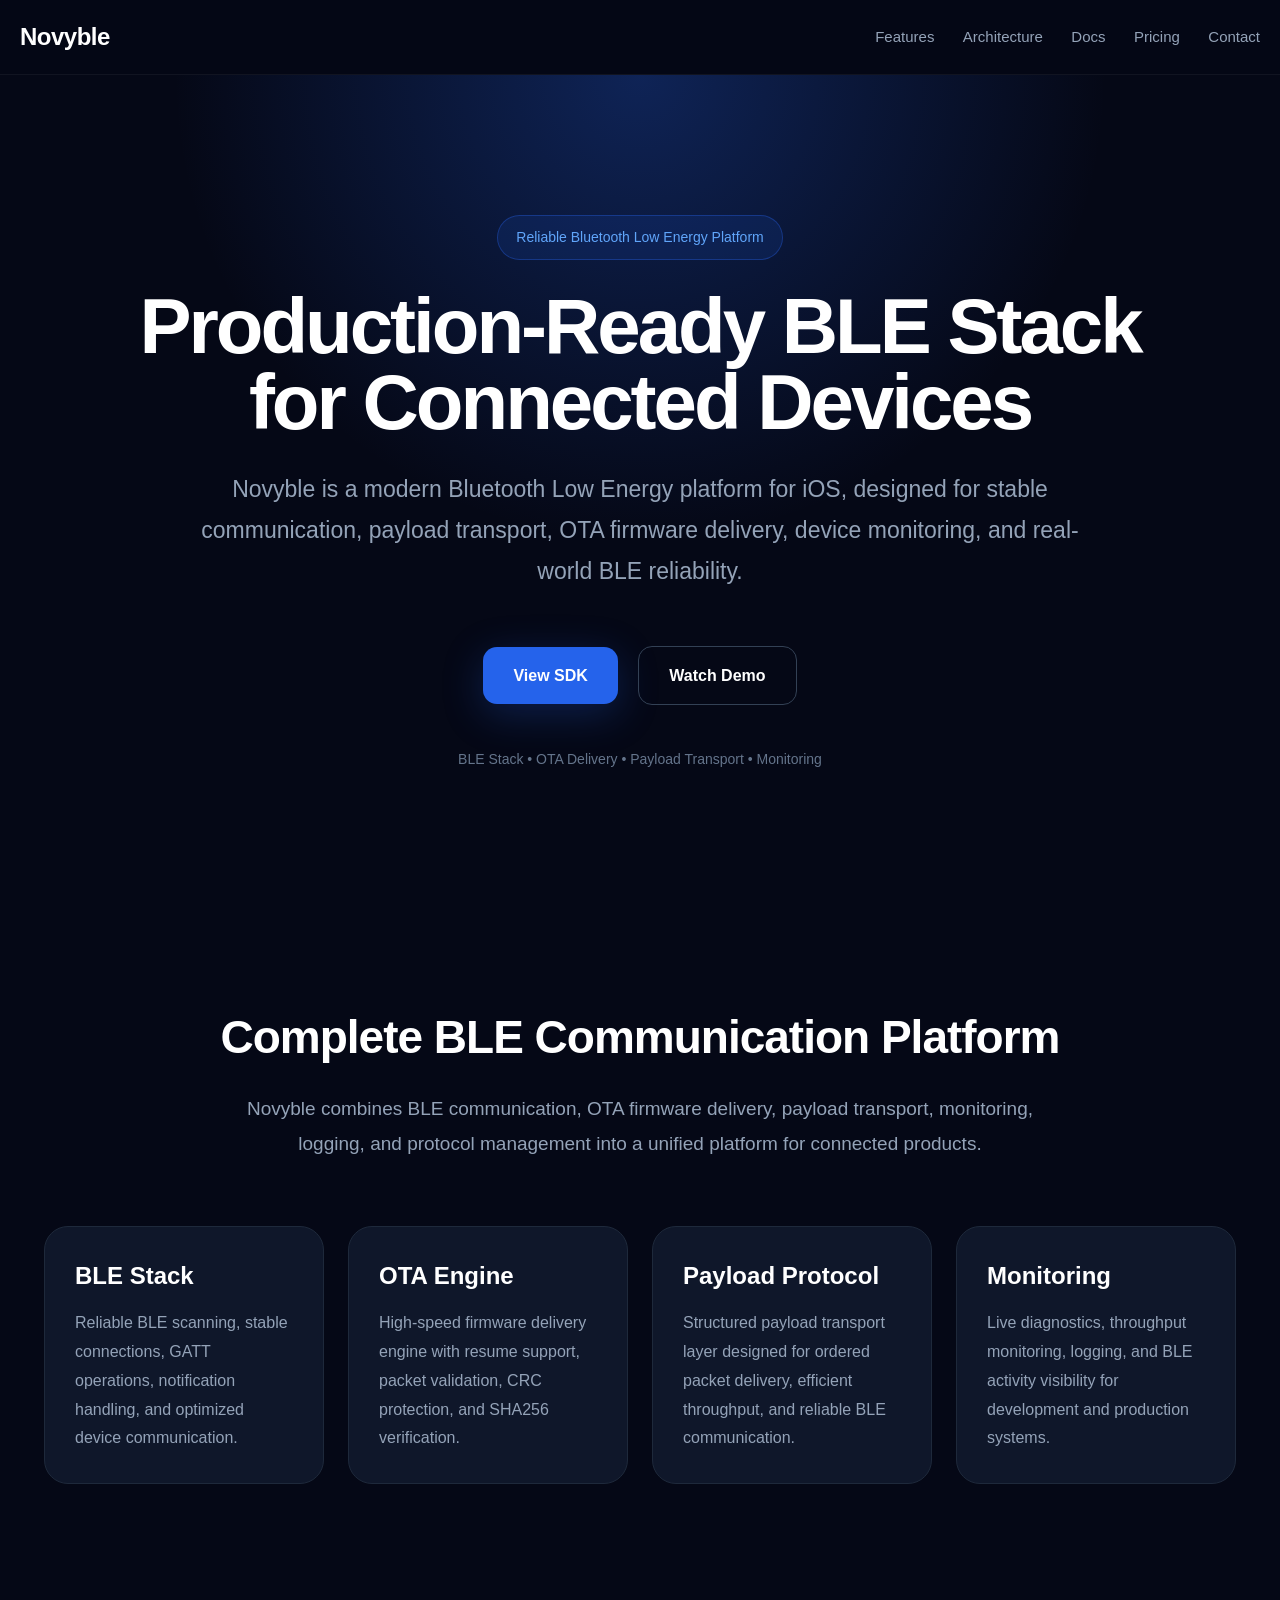
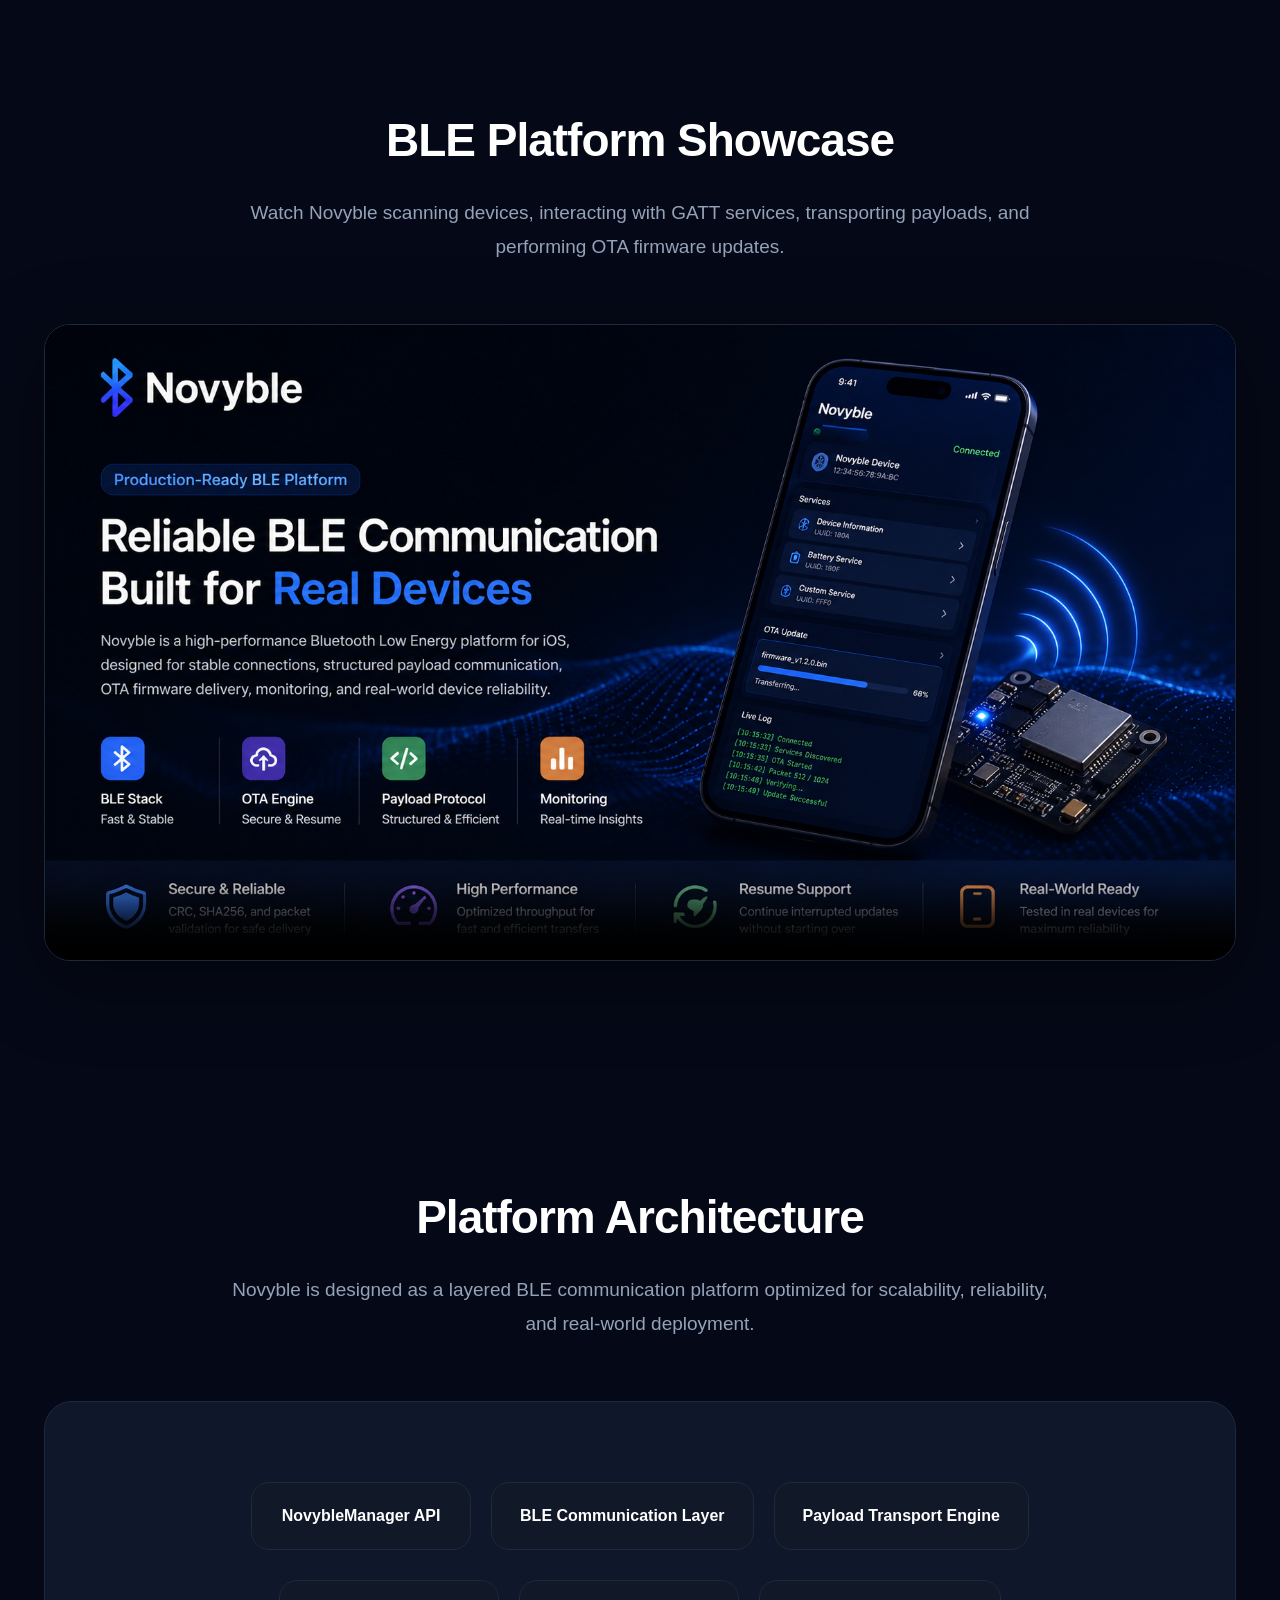
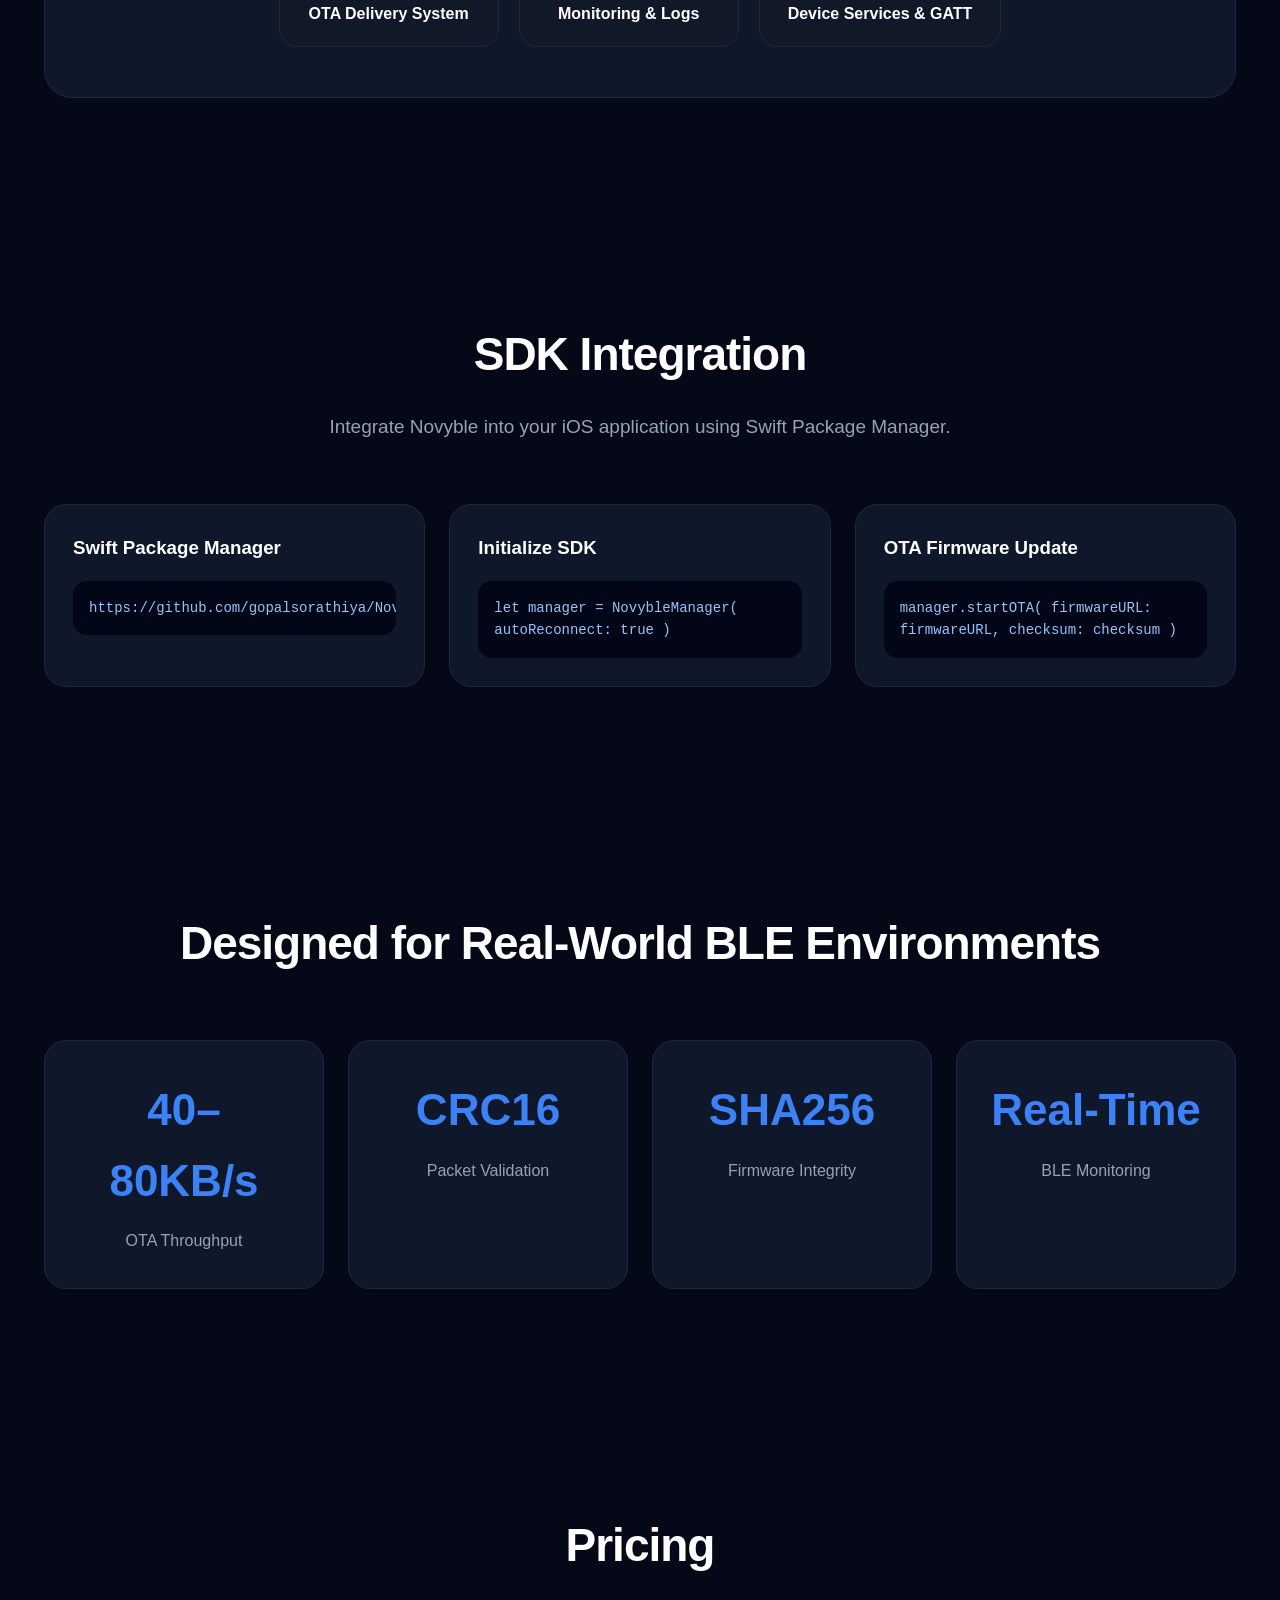
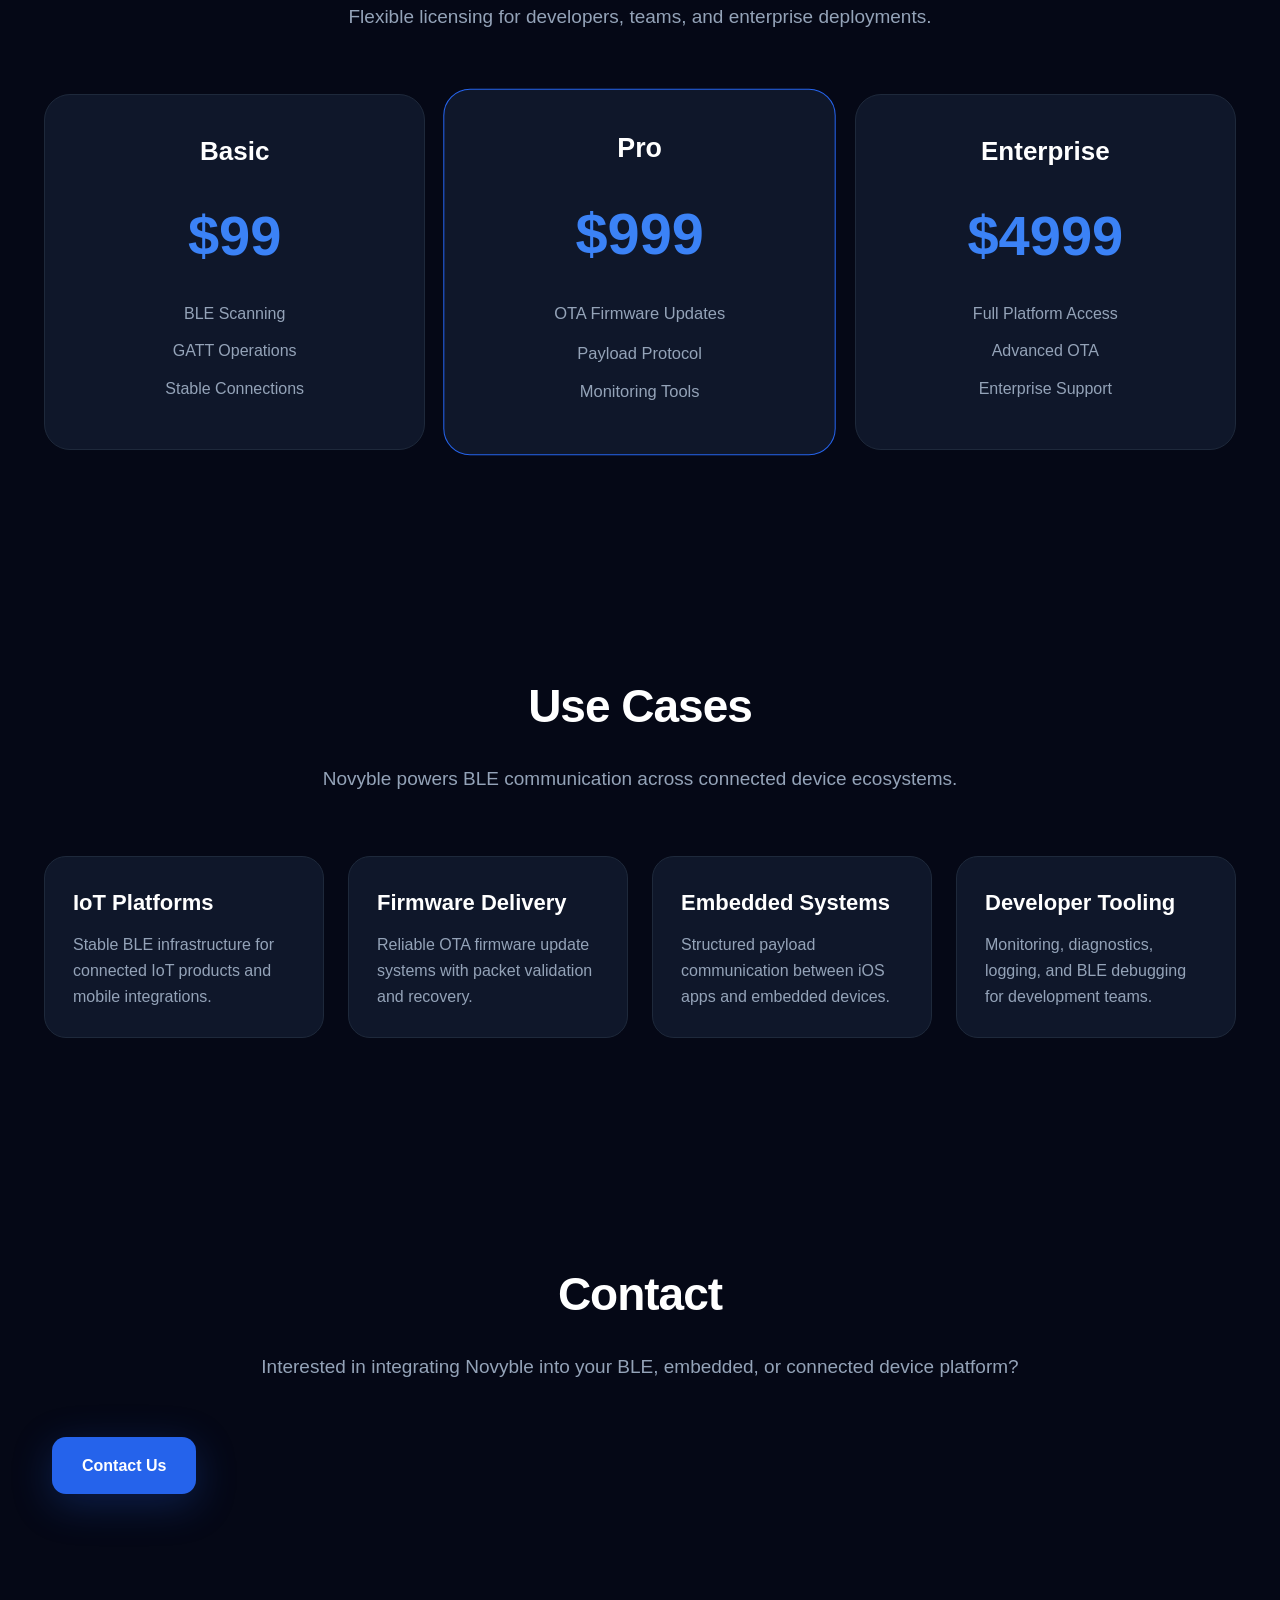
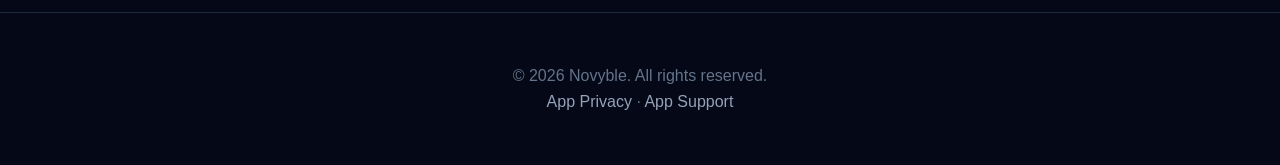
==== commit c1f03270: "updated general privacy link" ====
--- a/index.html
+++ b/index.html
@@ -379,6 +379,10 @@
       color: #64748b;
     }
 
+    footer a {
+      color: #94a3b8;
+    }
+
     @media(max-width: 768px) {
 
       .hero h1 {
@@ -819,7 +823,9 @@
   <!-- FOOTER -->
 
   <footer>
-    © 2026 Novyble. All rights reserved.
+    © 2026 Novyble. All rights reserved.<br>
+    <a href="/app-legal/privacy/">App Privacy</a> ·
+    <a href="/app-legal/support/">App Support</a>
   </footer>
 
 </body>
